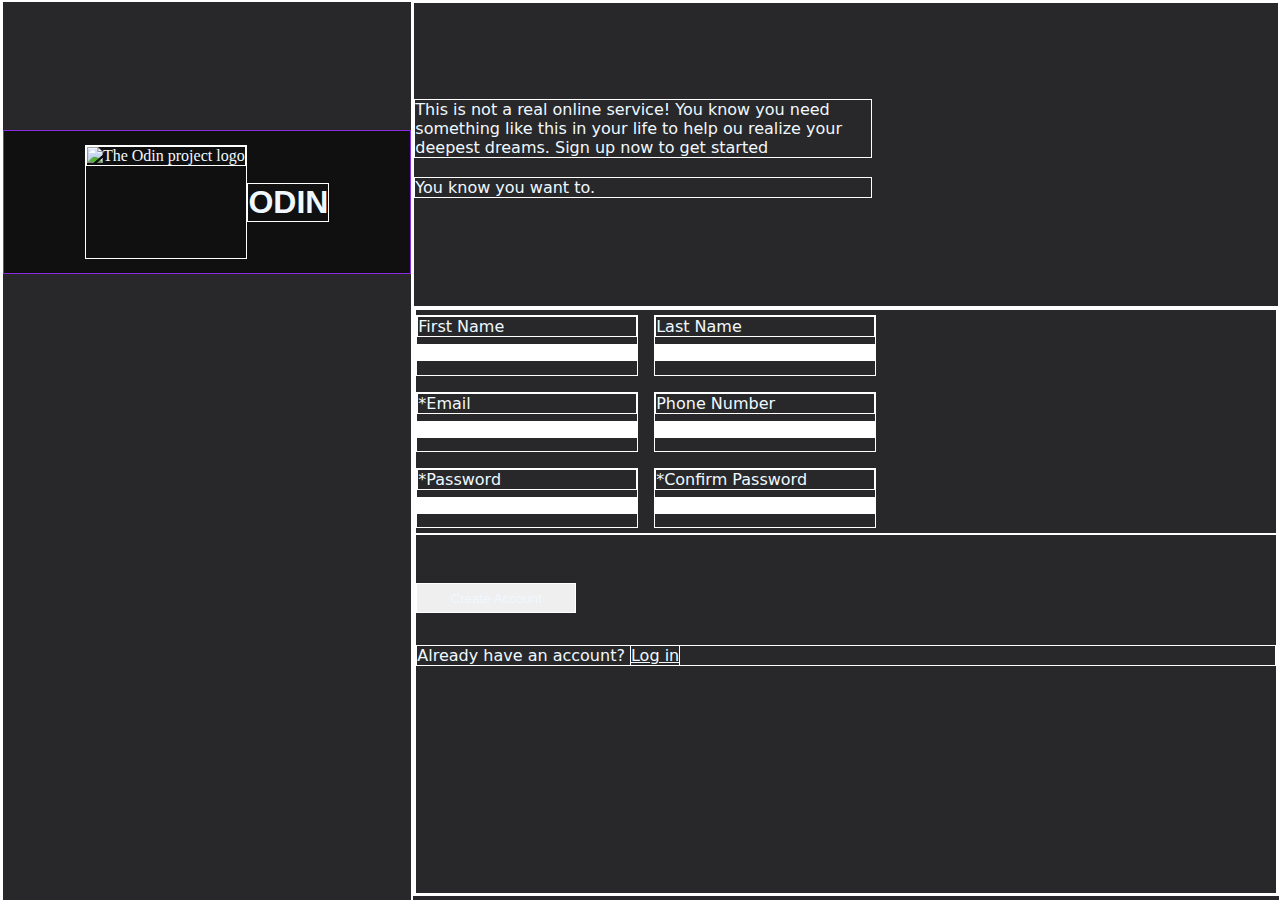
==== index.html @ 253c4f09 "form design and layout" ====
<!DOCTYPE html>
<html lang="en">

<head>
  <meta charset="UTF-8" />
  <meta name="viewport" content="width=device-width, initial-scale=1.0" />
  <link rel="stylesheet" href="css/style.css" />
  <title>Document</title>
</head>

<body>
  <section id="left-section">
    <div class="dark-bg">
      <div class="image-container">
        <img src="images/odin-lined.png" alt="The Odin project logo" />
      </div>
      <h1>ODIN</h1>
    </div>
  </section>
  <section id="right-section">
    <section class="header-section">
      <p>
        This is not a real online service! You know you need something like
        this in your life to help ou realize your deepest dreams. Sign up now
        to get started
      </p>
      <p>You know you want to.</p>
    </section>
    <section class="form-section">
      <form action="/" method="post">
        <fieldset class="fieldset-section">
          <!-- <legend>Sign Up Form</legend> -->
          <div class="first_name">
            <label for="first_name">First Name</label>
            <input type="text" name="first_name" id="first_name" maxlength="15" />
          </div>
          <div class="last_name">
            <label for="last_name">Last Name</label>
            <input type="text" name="last_name" id="last_name" maxlength="15" />
          </div>
          <div class="email">
            <label for="email">*Email</label>
            <input type="email" name="email" id="email" />
          </div>
          <div class="phone_number">
            <label for="phone_number">Phone Number</label>
            <input type="text" name="phone_number" id="phone_number" />
          </div>

          <div class="password">
            <label for="password">*Password</label>
            <input type="password" name="password" id="password" minlength="8" />
          </div>
          <div class="confirm_password">
            <label for="confirm_password" d>*Confirm Password</label>
            <input type="confirm_password" name="confirm_password" id="confirm_password" minlength="8" />
          </div>
        </fieldset>
        <section class="submit-section">
          <button type="submit">Create Account</button>
          <p>Already have an account? <a href="#">Log in</a></p>
        </section>
      </form>
    </sGection>
  </section>
  <script defer src="js/main.js"></script>
</body>

</html>
---- css/style.css ----
* {
  margin: 0;
  padding: 0;
  box-sizing: border-box;
  border: 1px solid rgb(255, 255, 255);
  color: aliceblue;
}

:root {
  --main-width: 100vw;
  --main-height: 100vh;
  --l-section-width: calc(var(--main-width) - 68%);
  --r-section-width: calc(var(--main-width) - var(--l-section-width));
  --main-text-color: #242424;
  --main-bg-color: #28282a;
  --header-section-hight: 34%;
  --form-section-height: calc(var(--main-height) - var(--header-section-hight));
  /* --submit-height-section: calc(var(--form-section-height) - var(--header-section-hight)) */
}

body {
  width: var(--main-width);
  height: var(--main-height);
  display: flex;
  flex-direction: row;
  align-items: center;
  font-family: system-ui, -apple-system, BlinkMacSystemFont, "Segoe UI", Roboto,
    Oxygen, Ubuntu, Cantarell, "Open Sans", "Helvetica Neue", sans-serif;
  color: var(--main-text-color);
  background-color: var(--main-bg-color);

  @font-face {
    font-family: Norse-Bold;
    src: url(../fonts/Norse-Bold.otf);
  }
}

/* left side */
#left-section {
  /* display: none; */
  font-family: Norse-Bold;
  width: var(--l-section-width);
  height: var(--main-height);
  background: url("../images/bg.jpg");
  background-size: cover;
  background-repeat: no-repeat;
}

#left-section h1 {
  font-family: Norse-Bold, sans-serif;
}

#left-section>div {
  background-color: rgba(0, 0, 0, 0.599);
  border: 1px solid blueviolet;
  width: 100%;
  height: 9rem;
  display: flex;
  flex-direction: row;
  justify-content: center;
  align-items: center;
  position: relative;
  top: 8rem;
}

#left-section>div>div {
  width: 40%;
  height: 80%;
}

div>img {
  width: 100%;
  height: 100%;
}

/* right side */
#right-section {
  width: var(--r-section-width);
  height: var(--main-height);
}

#right-section>* {
  border: 1px solid rgb(255, 254, 254);
}

/* header section */
.header-section {
  height: var(--header-section-hight);
  padding-top: 6rem;
}

.header-section>p {
  max-width: clamp(45ch, 43%, 75ch);
}

.header-section>p:first-child {
  margin-bottom: 1.2rem;
}

/* form section */
.form-section {
  height: var(--form-section-heigh);
}

/* submit section */

.submit-section {
  height: 40vh;
  /* background-color: red; */
  display: flex;
  flex-direction: column;
  gap: 2rem;
  padding: 3rem 0 0;
}

.submit-section button {
  width: 10rem;
  height: 30px;
}

/*  */
.fieldset-section {
  height: 25vh;
  /* background-color: blue; */
  display: grid;
  grid-template-columns: repeat(2, minmax(150px, 1fr));
  gap: 1rem;
  padding: 5px 400px 5px 0;
}

.fieldset-section>div {
  display: flex;
  flex-direction: column;
  gap: 7px;
}
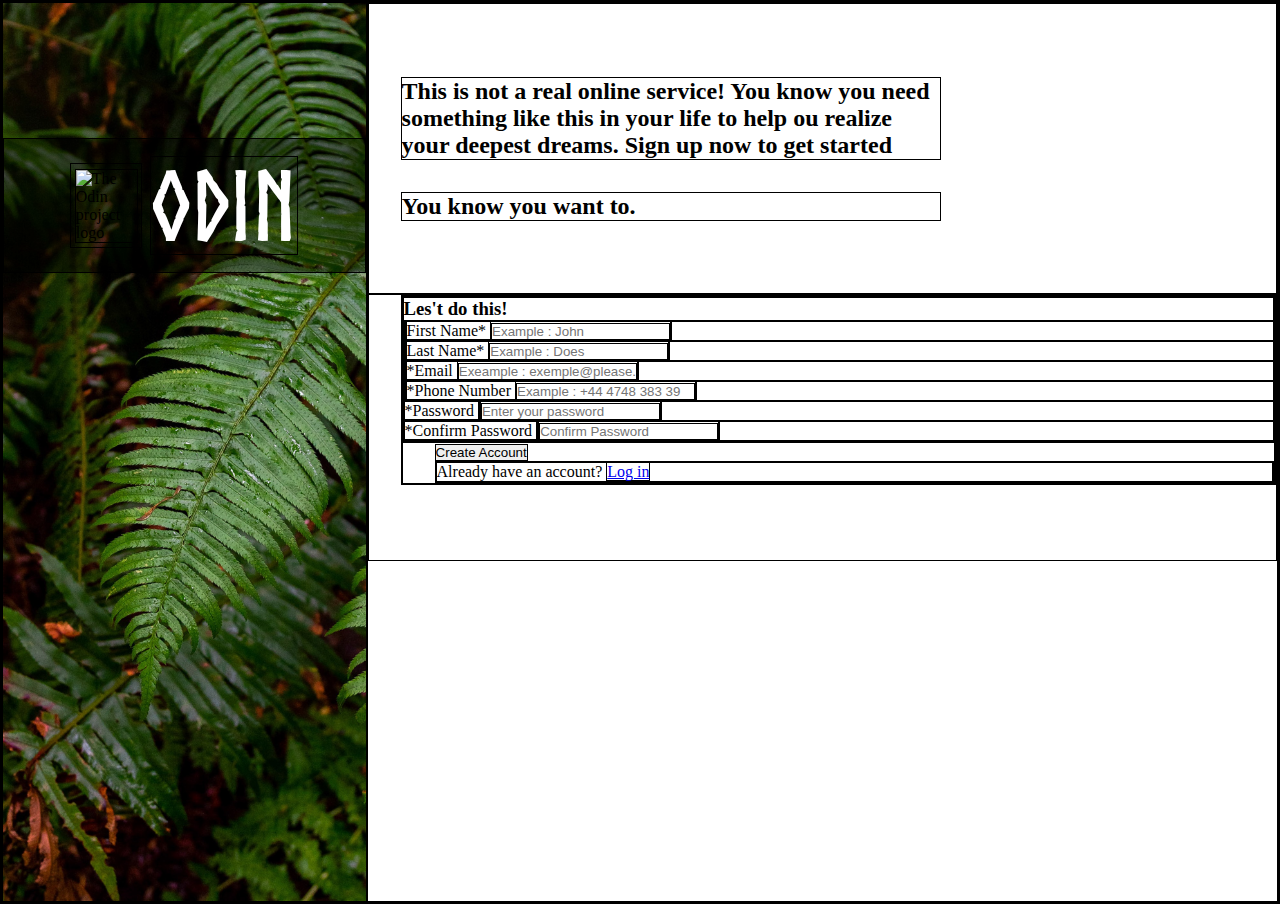
==== commit 2b5e7a51: "layouts for desktop and big screen" ====
--- a/index.html
+++ b/index.html
@@ -1,69 +1,145 @@
-<!DOCTYPE html>
+<!doctype html>
 <html lang="en">
+  <head>
+    <meta charset="UTF-8" />
+    <meta name="viewport" content="width=device-width, initial-scale=1.0" />
+    <link
+      rel="stylesheet"
+      href="https://cdnjs.cloudflare.com/ajax/libs/font-awesome/6.4.0/css/all.min.css"
+      integrity="sha512-iecdLmaskl7CVkqkXNQ/ZH/XLlvWZOJyj7Yy7tcenmpD1ypASozpmT/E0iPtmFIB46ZmdtAc9eNBvH0H/ZpiBw=="
+      crossorigin="anonymous"
+      referrerpolicy="no-referrer"
+    />
+    <!-- <link rel="stylesheet" href="css/style.css" /> -->
+    <link rel="stylesheet" href="css/main.css" />
+    <title>Sign Up - Form</title>
+  </head>
 
-<head>
-  <meta charset="UTF-8" />
-  <meta name="viewport" content="width=device-width, initial-scale=1.0" />
-  <link rel="stylesheet" href="css/style.css" />
-  <title>Document</title>
-</head>
-
-<body>
-  <section id="left-section">
-    <div class="dark-bg">
-      <div class="image-container">
-        <img src="images/odin-lined.png" alt="The Odin project logo" />
+  <body>
+    <section id="left-section">
+      <div class="dark-bg">
+        <div class="image-container">
+          <img src="images/odin-lined.png" alt="The Odin project logo" />
+        </div>
+        <span class="brand">ODIN</span>
       </div>
-      <h1>ODIN</h1>
-    </div>
-  </section>
-  <section id="right-section">
-    <section class="header-section">
-      <p>
-        This is not a real online service! You know you need something like
-        this in your life to help ou realize your deepest dreams. Sign up now
-        to get started
-      </p>
-      <p>You know you want to.</p>
     </section>
-    <section class="form-section">
-      <form action="/" method="post">
-        <fieldset class="fieldset-section">
-          <!-- <legend>Sign Up Form</legend> -->
-          <div class="first_name">
-            <label for="first_name">First Name</label>
-            <input type="text" name="first_name" id="first_name" maxlength="15" />
-          </div>
-          <div class="last_name">
-            <label for="last_name">Last Name</label>
-            <input type="text" name="last_name" id="last_name" maxlength="15" />
-          </div>
-          <div class="email">
-            <label for="email">*Email</label>
-            <input type="email" name="email" id="email" />
-          </div>
-          <div class="phone_number">
-            <label for="phone_number">Phone Number</label>
-            <input type="text" name="phone_number" id="phone_number" />
-          </div>
-
-          <div class="password">
-            <label for="password">*Password</label>
-            <input type="password" name="password" id="password" minlength="8" />
-          </div>
-          <div class="confirm_password">
-            <label for="confirm_password" d>*Confirm Password</label>
-            <input type="confirm_password" name="confirm_password" id="confirm_password" minlength="8" />
-          </div>
-        </fieldset>
-        <section class="submit-section">
-          <button type="submit">Create Account</button>
-          <p>Already have an account? <a href="#">Log in</a></p>
-        </section>
-      </form>
-    </sGection>
-  </section>
-  <script defer src="js/main.js"></script>
-</body>
-
-</html>+    <section id="right-section">
+      <section class="header-section">
+        <p>
+          This is not a real online service! You know you need something like
+          this in your life to help ou realize your deepest dreams. Sign up now
+          to get started
+        </p>
+        <p>You know you want to.</p>
+      </section>
+      <section class="form-section">
+        <form action="/" method="get" onsubmit="return validateForm();">
+          <fieldset class="fieldset-section">
+            <h3>Les't do this!</h3>
+            <div class="first_name form">
+              <label for="first_name"
+                ><i class="fa-regular fa-user fa-xl"></i> First Name*
+              </label>
+              <input
+                type="text"
+                name="first_name"
+                id="first_name"
+                minlength="2"
+                maxlength="15"
+                placeholder="Example : John"
+                required
+              />
+              <span></span>
+            </div>
+            <div class="last_name form">
+              <label for="last_name"
+                ><i class="fa-regular fa-user"></i> Last Name*
+              </label>
+              <input
+                type="text"
+                name="last_name"
+                id="last_name"
+                minlength="2"
+                maxlength="15"
+                placeholder="Example : Does"
+                required
+              />
+              <span></span>
+            </div>
+            <div class="email form">
+              <label for="email"
+                ><i class="fa-regular fa-envelope"></i> *Email
+              </label>
+              <input
+                type="email"
+                name="email"
+                id="email"
+                patern="^[\w-\.]+@([\w-]+\.)+[\w-]{2,4}$"
+                placeholder="Exeample : exemple@please.org"
+              />
+              <span></span>
+            </div>
+            <div class="phone_number form">
+              <label for="phone_number"
+                ><i class="fa-regular fa-phone fa-xl"></i> *Phone Number
+              </label>
+              <input
+                type="text"
+                name="phone_number"
+                id="phone_number"
+                pattern="^[\+]?[(]?[0-9]{3}[)]?[-\s\.]?[0-9]{3}[-\s\.]?[0-9]{4,6}$"
+                placeholder="Example : +44 4748 383 39"
+                required
+              />
+              <span></span>
+            </div>
+            <div class="password form">
+              <label for="password"
+                >*Password <i class="fa-sharp fa-solid fa-eye"></i>
+              </label>
+              <input
+                type="password"
+                name="password"
+                id="password"
+                pattern="^(?=.*[a-z])(?=.*[A-Z])(?=.*\d)(?=.*[@$!%*?&])[A-Za-z\d@$!%*?&]{8,}$"
+                minlength="8"
+                maxlength="20"
+                placeholder="Enter your password"
+                title="Password must have : capital letter, special symbol, number, and letters"
+                required
+              />
+              <span></span>
+            </div>
+            <div class="confirm_password form">
+              <label for="confirm_password" d
+                >*Confirm Password <i class="fa-sharp fa-solid fa-eye"></i>
+              </label>
+              <input
+                type="password"
+                name="confirm_password"
+                id="confirm_password"
+                pattern="^(?=.*[a-z])(?=.*[A-Z])(?=.*\d)(?=.*[@$!%*?&])[A-Za-z\d@$!%*?&]{8,}$"
+                minlength="8"
+                maxlength="20"
+                placeholder="Confirm Password"
+                title="Password must have : capital letter, special symbol, number, and letters"
+                required
+              />
+              <span></span>
+            </div>
+          </fieldset>
+          <fieldset class="submit-section">
+            <button type="submit">Create Account</button>
+            <div class="divider">
+              <p>Already have an account? <a href="#">Log in</a></p>
+            </div>
+          </fieldset>
+        </form>
+      </section>
+    </section>
+    <script defer src="js/main.js">
+      error.js
+    </script>
+  </body>
+</html>
--- a/css/style.css
+++ b/css/style.css
@@ -1,21 +1,38 @@
+/* custom font face */
+
+@font-face {
+  font-family: "Norse-Bold";
+  src: url("../fonts/Norse-Bold.otf") format("opentype");
+  font-weight: normal;
+  font-style: normal;
+}
+
+/* padding and margin reset */
+
 * {
   margin: 0;
   padding: 0;
   box-sizing: border-box;
-  border: 1px solid rgb(255, 255, 255);
-  color: aliceblue;
+  border: 1px solid #000;
 }
 
 :root {
   --main-width: 100vw;
   --main-height: 100vh;
+  --main-text-color: #242424;
+  /* --main-bg-color: #28282a; */
+
   --l-section-width: calc(var(--main-width) - 68%);
   --r-section-width: calc(var(--main-width) - var(--l-section-width));
-  --main-text-color: #242424;
-  --main-bg-color: #28282a;
-  --header-section-hight: 34%;
+
+  --header-bg-color: #f9fafb;
+  --header-section-hight: 32%;
+
   --form-section-height: calc(var(--main-height) - var(--header-section-hight));
   /* --submit-height-section: calc(var(--form-section-height) - var(--header-section-hight)) */
+
+  --submit-section-bg: #f9fafb;
+  --btn-bg-color: #596d48;
 }
 
 body {
@@ -24,21 +41,25 @@
   display: flex;
   flex-direction: row;
   align-items: center;
-  font-family: system-ui, -apple-system, BlinkMacSystemFont, "Segoe UI", Roboto,
-    Oxygen, Ubuntu, Cantarell, "Open Sans", "Helvetica Neue", sans-serif;
+  font-family:
+    system-ui,
+    -apple-system,
+    BlinkMacSystemFont,
+    "Segoe UI",
+    Roboto,
+    Oxygen,
+    Ubuntu,
+    Cantarell,
+    "Open Sans",
+    "Helvetica Neue",
+    sans-serif;
   color: var(--main-text-color);
   background-color: var(--main-bg-color);
-
-  @font-face {
-    font-family: Norse-Bold;
-    src: url(../fonts/Norse-Bold.otf);
-  }
 }
 
 /* left side */
+
 #left-section {
-  /* display: none; */
-  font-family: Norse-Bold;
   width: var(--l-section-width);
   height: var(--main-height);
   background: url("../images/bg.jpg");
@@ -46,13 +67,14 @@
   background-repeat: no-repeat;
 }
 
-#left-section h1 {
+#left-section .dark-bg span {
+  color: #f5f5f5;
   font-family: Norse-Bold, sans-serif;
-}
-
-#left-section>div {
-  background-color: rgba(0, 0, 0, 0.599);
-  border: 1px solid blueviolet;
+  font-size: 6rem;
+}
+
+#left-section > .dark-bg {
+  background-color: rgba(0, 0, 0, 0.5);
   width: 100%;
   height: 9rem;
   display: flex;
@@ -63,73 +85,276 @@
   top: 8rem;
 }
 
-#left-section>div>div {
-  width: 40%;
-  height: 80%;
-}
-
-div>img {
+#left-section > .dark-bg > .image-container {
+  width: 18%;
+  height: 85%;
+}
+
+#left-section > .dark-bg > .image-container > img {
   width: 100%;
   height: 100%;
 }
 
 /* right side */
+
 #right-section {
   width: var(--r-section-width);
   height: var(--main-height);
 }
 
-#right-section>* {
-  border: 1px solid rgb(255, 254, 254);
-}
-
 /* header section */
+
 .header-section {
   height: var(--header-section-hight);
   padding-top: 6rem;
-}
-
-.header-section>p {
-  max-width: clamp(45ch, 43%, 75ch);
-}
-
-.header-section>p:first-child {
+  background-color: var(--header-bg-color);
+}
+
+.header-section > p {
+  max-width: clamp(45ch, 47%, 75ch);
+  font-weight: bold;
+}
+
+.header-section > p:first-child {
   margin-bottom: 1.2rem;
 }
 
 /* form section */
+
 .form-section {
   height: var(--form-section-heigh);
 }
 
+label {
+  font-size: 0.9rem;
+}
+
+input[type^="text"],
+input[type^="email"],
+input[type^="password"] {
+  width: max(25ch, 40ch);
+  height: 1.5rem;
+  border: 2px solid #e5e7eb;
+}
+
 /* submit section */
 
 .submit-section {
   height: 40vh;
-  /* background-color: red; */
   display: flex;
   flex-direction: column;
   gap: 2rem;
-  padding: 3rem 0 0;
+  padding: 2.3rem 0 0;
+  background-color: var(--submit-section-bg);
 }
 
 .submit-section button {
-  width: 10rem;
-  height: 30px;
-}
-
-/*  */
+  width: 13rem;
+  color: #f5f5f5;
+  background-color: var(--btn-bg-color);
+  font-size: 1rem;
+  font-weight: bold;
+  padding: 15px 10px;
+  border-radius: 8px;
+  border: none;
+}
+
+.submit-section a {
+  color: var(--btn-bg-color);
+  text-decoration: none;
+}
+
+.submit-section > .divider {
+  display: flex;
+  flex-direction: row;
+  gap: 3vw;
+}
+
+.submit-section > .divider > .left-hr,
+.submit-section > .divider > .right-hr {
+  height: 2px;
+  min-width: 3rem;
+  color: #f5f5f5;
+  background-color: #242424;
+  margin-top: 0.8rem;
+}
+
+/* fieldset section wrapping input elements */
+
 .fieldset-section {
-  height: 25vh;
-  /* background-color: blue; */
-  display: grid;
-  grid-template-columns: repeat(2, minmax(150px, 1fr));
-  gap: 1rem;
-  padding: 5px 400px 5px 0;
-}
-
-.fieldset-section>div {
+  height: 32vh;
+  width: 70vw;
+  display: flex;
+  /* justify-content: center; */
+  align-items: center;
+  flex-wrap: wrap;
+  background-color: #596d48;
+  padding: 2rem 300px 2rem 0;
+}
+
+.fieldset-section > div {
   display: flex;
   flex-direction: column;
-  gap: 7px;
-}+  margin: 0 1.2rem 0 0;
+}
+
+/* padding left */
+
+.header-section,
+.fieldset-section,
+.submit-section {
+  padding-left: 2rem;
+}
+
+.fieldset-section .warning {
+  font-size: small;
+  color: #596d48;
+}
+
+.form-section {
+  border: 2px solid rebeccapurple;
+}
+
+/* form validation */
+
+input:invalid:required:focus {
+  background-color: rgba(255, 14, 14, 0.608);
+  border-color: red;
+}
+
+input:valid:required:focus {
+  background-color: #596d48;
+  border-color: #596d48;
+}
+
+/* @media queries & mobile design */
+
+/* @media only screen and (max-width: 1368px) { */
+/*   body { */
+/*     display: grid; */
+/*     grid-templates-column: 1fr 2.5fr; */
+/*   } */
+/**/
+/*   #left-section { */
+/*     width: 100vw; */
+/*     background: url("../images/bg.jpg"); */
+/*     background-size: cover; */
+/*     background-repeat: repeat-y; */
+/*     /* height: 300px; */
+*/
+/*     /* margin-bottomg: 3rem; */ */
+/*   } */
+/**/
+/*   #right-section { */
+/*     width: 100vw; */
+/*     background-repeat: repeat-y; */
+/*   } */
+/**/
+/*   #left-section .dark-bg { */
+/*     position: relative; */
+/*     top: 0; */
+/*   } */
+/**/
+/*   #left-section .dark-bg .image-container { */
+/*     width: 100px; */
+/*   } */
+/**/
+/*   .fieldset-section { */
+/*     width: 100vw; */
+/*   } */
+/**/
+/* } */
+
+@media only screen and (max-width: 817px) {
+  body {
+    width: 100vw;
+    min-width: 416px;
+    height: 100vh;
+    padding: 0 5rem;
+    display: flex;
+    flex-direction: row;
+    justify-content: center;
+    align-items: center;
+  }
+
+  #left-section {
+    display: none;
+    width: 0;
+    height: 0;
+  }
+
+  #right-section {
+    width: 80vw;
+  }
+
+  .header-section {
+    padding-top: 0;
+    display: flex;
+    flex-direction: column;
+    justify-content: center;
+  }
+
+  .header-section > p {
+    font-size: 14px;
+    line-height: 2.5;
+  }
+
+  .fieldset-section {
+    padding: 0;
+    margin: 0;
+    min-height: 48vh;
+    width: 80vw;
+    display: flex;
+    align-items: center;
+    padding-left: 2rem;
+  }
+
+  .fieldset-section > div {
+    padding: 0;
+    margin: 0;
+  }
+
+  .submit-section {
+    height: 25vh;
+    padding: 2rem;
+  }
+
+  .left-hr,
+  .right-hr {
+    display: none;
+  }
+}
+
+@media only screen and (max-width: 456px) {
+  .header-section,
+  .fieldset-section,
+  .submit-section {
+    padding: 0;
+    margin: 0;
+  }
+
+  .fieldset-section {
+    display: flex;
+    flex-direction: column;
+    justify-content: space-around;
+    align-items: center;
+  }
+
+  .submit-section {
+    display: flex;
+    flex-direction: column;
+    justify-content: center;
+    align-items: center;
+  }
+
+  .header-section
+
+  /*.submit-section */ {
+    padding-left: 1.4rem;
+  }
+
+  .left-hr,
+  .right-hr {
+    display: inline-block;
+  }
+}
--- a/css/main.css
+++ b/css/main.css
@@ -0,0 +1,238 @@
+/* custom font face */
+
+@font-face {
+  font-family: "Norse-Bold";
+  src: url("../fonts/Norse-Bold.otf") format("opentype");
+  font-weight: normal;
+  font-style: normal;
+}
+
+/* padding and margin reset */
+
+* {
+  margin: 0;
+  padding: 0;
+  box-sizing: border-box;
+  border: 1px solid black;
+}
+
+body {
+  min-width: 100dvh;
+  /* background-color: #2f2e41; */
+  background-color: #fff;
+  color: black;
+  display: grid;
+  grid-template-columns: 1.2fr 3fr;
+}
+
+/* left main section */
+#left-section {
+  background: url("../images/tree_background.jpg");
+  background-size: cover;
+  background-repeat: no-repeat;
+  height: 100dvh;
+}
+
+.dark-bg {
+  height: 15vh;
+  width: 100%;
+  background-color: rgba(0, 0, 0, .4);
+  display: flex;
+  flex-direction: row;
+  justify-content: center;
+  align-items: center;
+  gap: 8px;
+  margin-top: 15vh;
+}
+
+.image-container {
+  width: 20%;
+  padding: 1.3% 1%;
+}
+
+img {
+  width: 100%;
+}
+
+.brand {
+  font-family: "Norse-Bold", sans-serif;
+  font-size: 6rem;
+  color: #ffffff;
+}
+
+/* right main section */
+#right-section {
+  background-color: #fff;
+  color: black;
+  height: 100dvh;
+  display: grid;
+  grid-template-columns: 1fr;
+  grid-template-rows: 1.2fr 1.1fr 1.4fr;
+}
+
+.header-section, .form-section, .submit-section {
+  padding: 0 0 0 2rem;
+}
+
+.header-section {
+  /* display: grid;
+  align-items: center; */
+  display: flex;
+  flex-direction: column;
+  justify-content: center;
+  gap: 2rem;
+}
+
+.header-section > p {
+  width: clamp(45ch, 50%, 75ch);
+  font-size: 1.5rem;
+  font-weight: bold;
+}
+@media only screen and (max-width: 817px) {
+  body {
+    min-width: 100dvh;
+    background-color: #2f2e41;
+    overflow-x: hidden;
+  }
+
+  .fieldset-section,
+  .submit-section {
+    border: none;
+  }
+
+  label {
+    color: #418a53;
+  }
+
+  input:focus {
+    border-color: #000;
+  }
+
+  input:invalid:required:focus {
+    background-color: red;
+    border-color: red;
+  }
+
+  input:valid:required:focus {
+    background-color: #596d48;
+    border-color: #596d48;
+  }
+
+  .submit-section a {
+    color: #418a53;
+    text-decoration: none;
+    font-size: 1rem;
+    font-weight: bold;
+  }
+
+  /*
+* left section
+*/
+
+  #left-section {
+    width: 100vw;
+    height: 70vh;
+    background: url("../images/dev_app.svg");
+    background-size: contain;
+    background-repeat: no-repeat;
+    background-color: #596d48;
+  }
+
+  .dark-bg {
+    display: none;
+  }
+
+  /*
+* right section
+*/
+
+  #right-section {
+    width: 150vw;
+    height: 100dvh;
+    color: #fff;
+  }
+
+  .header-section {
+    max-width: clamp(30ch, 45%, 75ch);
+    font-size: 1.2em;
+    line-height: 2;
+    font-weight: bold;
+    padding: 7vw 3vw;
+    margin: 0 0 5rem 2rem;
+  }
+
+  .header-section :first-child {
+    margin-bottom: 4vh;
+  }
+
+  /*
+* form section
+*/
+
+  .form-section {
+    width: 100dvw;
+    height: 110vh;
+    display: flex;
+    flex-direction: column;
+    justify-content: center;
+    align-items: center;
+  }
+
+  .fieldset-section {
+    width: 85vw;
+    height: 100vh;
+    display: flex;
+    flex-direction: column;
+  }
+
+  .form {
+    max-width: 85vw;
+    min-height: 12dvh;
+    display: flex;
+    flex-direction: column;
+    justify-content: space-between;
+    margin-top: 1.3rem;
+  }
+
+  .form span {
+    display: block;
+    width: 100%;
+    height: 30px;
+    padding: 15px 0;
+    font-size: 0.8rem;
+  }
+
+  /*
+* input
+*/
+
+  input {
+    margin-top: 1rem;
+    height: 2rem;
+    border-radius: 4px;
+    color: #fff;
+    background-color: rgba(47, 46, 65, 0.2);
+  }
+
+  /*
+* submit section
+*/
+
+  .submit-section {
+    height: 20vh;
+    display: flex;
+    flex-direction: column;
+    gap: 2rem;
+  }
+
+  .submit-section>button[type="submit"] {
+    font-weight: bold;
+    font-size: 1.1rem;
+    border-radius: 6px;
+    background-color: #596d48;
+    color: #fff;
+    border: none;
+    width: 40vw;
+    height: 5vh;
+  }
+}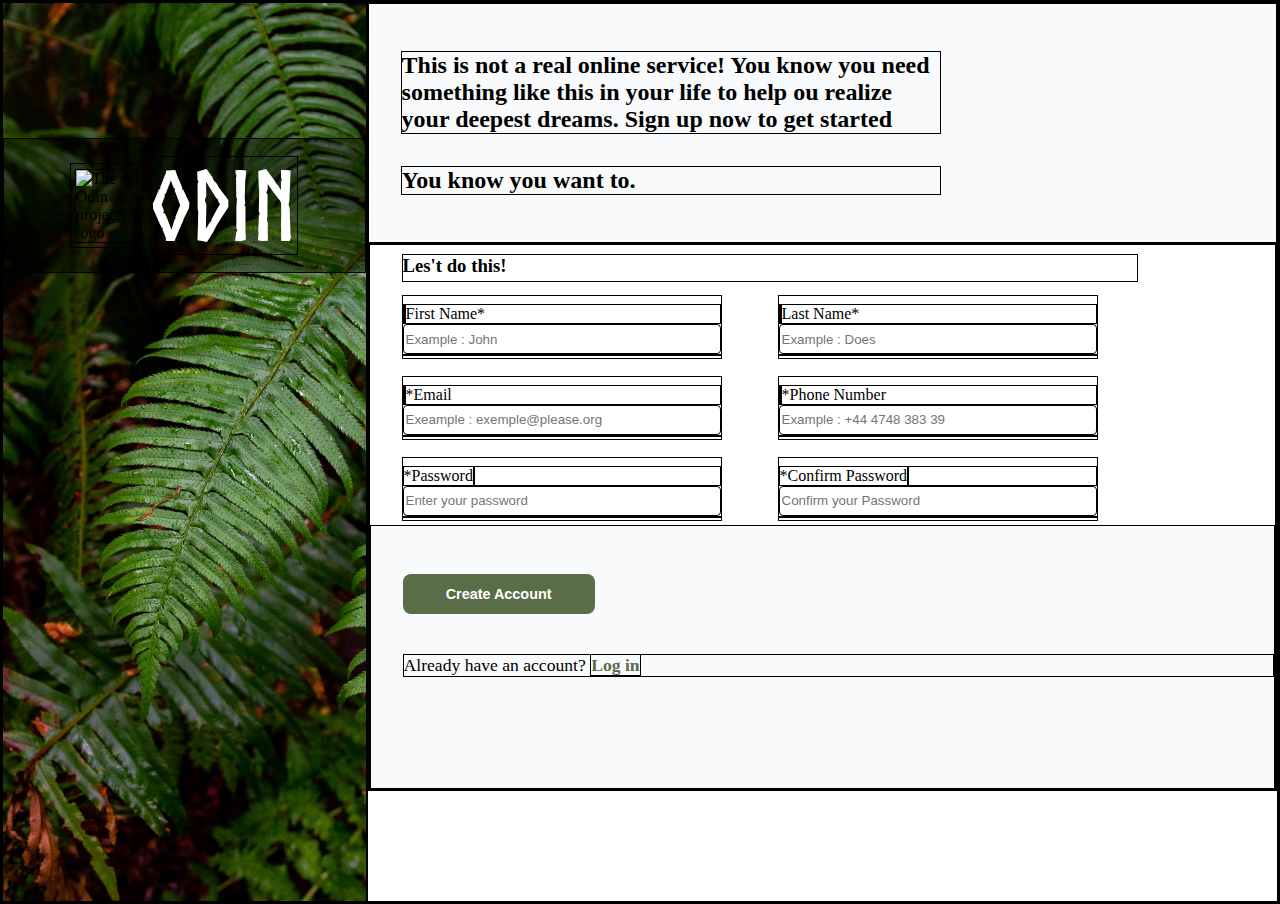
==== commit 9b001220: "removing the unuse css file link" ====
--- a/index.html
+++ b/index.html
@@ -10,7 +10,6 @@
       crossorigin="anonymous"
       referrerpolicy="no-referrer"
     />
-    <!-- <link rel="stylesheet" href="css/style.css" /> -->
     <link rel="stylesheet" href="css/main.css" />
     <title>Sign Up - Form</title>
   </head>
@@ -36,7 +35,7 @@
       <section class="form-section">
         <form action="/" method="get" onsubmit="return validateForm();">
           <fieldset class="fieldset-section">
-            <h3>Les't do this!</h3>
+            <h3 class="title">Les't do this!</h3>
             <div class="first_name form">
               <label for="first_name"
                 ><i class="fa-regular fa-user fa-xl"></i> First Name*
@@ -76,7 +75,8 @@
                 name="email"
                 id="email"
                 patern="^[\w-\.]+@([\w-]+\.)+[\w-]{2,4}$"
-                placeholder="Exeample : exemple@please.org"
+                placeholder="Exeample : exemple@please.org" 
+                required
               />
               <span></span>
             </div>
@@ -122,7 +122,7 @@
                 pattern="^(?=.*[a-z])(?=.*[A-Z])(?=.*\d)(?=.*[@$!%*?&])[A-Za-z\d@$!%*?&]{8,}$"
                 minlength="8"
                 maxlength="20"
-                placeholder="Confirm Password"
+                placeholder="Confirm your Password"
                 title="Password must have : capital letter, special symbol, number, and letters"
                 required
               />
@@ -131,9 +131,9 @@
           </fieldset>
           <fieldset class="submit-section">
             <button type="submit">Create Account</button>
-            <div class="divider">
+            <!-- <div class="divider"> -->
               <p>Already have an account? <a href="#">Log in</a></p>
-            </div>
+            <!-- </div> -->
           </fieldset>
         </form>
       </section>
--- a/css/main.css
+++ b/css/main.css
@@ -1,96 +1,177 @@
-/* custom font face */
-
-@font-face {
-  font-family: "Norse-Bold";
-  src: url("../fonts/Norse-Bold.otf") format("opentype");
-  font-weight: normal;
-  font-style: normal;
+@media only screen and (min-width: 818px) {
+  /* custom font face */
+
+  @font-face {
+    font-family: "Norse-Bold";
+    src: url("../fonts/Norse-Bold.otf") format("opentype");
+    font-weight: normal;
+    font-style: normal;
+  }
+
+  /* padding and margin reset */
+
+  * {
+    margin: 0;
+    padding: 0;
+    box-sizing: border-box;
+    border: 1px solid black;
+  }
+
+  body {
+    min-width: 100vh;
+    overflow-x: hidden;
+    background-color: #2f2e41;
+    color: black;
+    display: grid;
+    grid-template-columns: 1.2fr 3fr;
+  }
+
+  input:focus {
+    border-color: #000;
+  }
+
+  input:invalid:required:focus {
+    background-color: rgb(174, 64, 64);
+    border-color: rgb(174, 64, 64);
+  }
+
+  input:valid:required:focus {
+    background-color: #596d48;
+    border-color: #596d48;
+  }
+
+  /* left main section */
+  #left-section {
+    background: url("../images/tree_background.jpg");
+    background-size: cover;
+    background-repeat: no-repeat;
+    height: 100vh;
+  }
+
+  .dark-bg {
+    height: 15vh;
+    width: 100%;
+    background-color: rgba(0, 0, 0, .4);
+    display: flex;
+    flex-direction: row;
+    justify-content: center;
+    align-items: center;
+    gap: 8px;
+    margin-top: 15vh;
+  }
+
+  .image-container {
+    width: 20%;
+    padding: 1.3% 1%;
+  }
+
+  img {
+    width: 100%;
+  }
+
+  .brand {
+    font-family: "Norse-Bold", sans-serif;
+    font-size: 6rem;
+    color: #ffffff;
+  }
+
+  /* right main section */
+  #right-section {
+    background-color: #fff;
+    color: black;
+    height: 100vh;
+    display: grid;
+    grid-template-columns: 1fr;
+    grid-template-rows: 1.2fr 1.1fr 1.4fr;
+  }
+
+  /*  header section < right section */
+  .header-section {
+    background-color: #F9FAFB;
+    height: 30ch;
+    display: flex;
+    flex-direction: column;
+    justify-content: center;
+    gap: 2rem;
+    padding: 0 0 0 2rem;
+  }
+
+  .header-section>p {
+    width: clamp(45ch, 50%, 75ch);
+    font-size: 1.5rem;
+    font-weight: bold;
+  }
+
+  .fieldset-section {
+    height: 35ch;
+    padding: 2ch 0;
+    border: none;
+    display: grid;
+    grid-template-columns: repeat(2, minmax(38ch, 45ch));
+    gap: 2ch;
+    padding: 0 0 0 2rem;
+  }
+
+  .title {
+    grid-column: span 2;
+    margin-top: 1ch;
+  }
+
+  .fieldset-section>div {
+    height: 8ch;
+    display: grid;
+    grid-template-columns: 1fr;
+    grid-template-rows: .9fr 1fr .5fr;
+    padding: 1ch 0;
+    margin: -3px 5ch 0 0;
+  }
+
+  .fieldset-section input {
+    height: 4ch;
+    border-radius: 4px;
+    padding-left: 2px;
+  }
+
+  div>span {
+    font-size: .5rem;
+  }
+
+  /*  submit section */
+  .submit-section {
+    background-color: #F9FAFB;
+    height: 33ch;
+    display: flex;
+    flex-direction: column;
+    gap: 2.5em;
+    padding: 0 0 0 2rem;
+  }
+
+  .submit-section> :first-child {
+    margin-top: 3rem;
+    width: 24ch;
+    height: 5ch;
+    color: #fff;
+    background-color: #596D48;
+    text-decoration: none;
+    border: none;
+    border-radius: 8px;
+    font-size: .9rem;
+    font-weight: bold;
+  }
+
+  .submit-section> :last-child {
+    font-size: 1.1rem;
+  }
+
+  .submit-section> :last-child>a {
+    text-decoration: none;
+    color: #596D48;
+    font-weight: bold;
+  }
 }
 
-/* padding and margin reset */
-
-* {
-  margin: 0;
-  padding: 0;
-  box-sizing: border-box;
-  border: 1px solid black;
-}
-
-body {
-  min-width: 100dvh;
-  /* background-color: #2f2e41; */
-  background-color: #fff;
-  color: black;
-  display: grid;
-  grid-template-columns: 1.2fr 3fr;
-}
-
-/* left main section */
-#left-section {
-  background: url("../images/tree_background.jpg");
-  background-size: cover;
-  background-repeat: no-repeat;
-  height: 100dvh;
-}
-
-.dark-bg {
-  height: 15vh;
-  width: 100%;
-  background-color: rgba(0, 0, 0, .4);
-  display: flex;
-  flex-direction: row;
-  justify-content: center;
-  align-items: center;
-  gap: 8px;
-  margin-top: 15vh;
-}
-
-.image-container {
-  width: 20%;
-  padding: 1.3% 1%;
-}
-
-img {
-  width: 100%;
-}
-
-.brand {
-  font-family: "Norse-Bold", sans-serif;
-  font-size: 6rem;
-  color: #ffffff;
-}
-
-/* right main section */
-#right-section {
-  background-color: #fff;
-  color: black;
-  height: 100dvh;
-  display: grid;
-  grid-template-columns: 1fr;
-  grid-template-rows: 1.2fr 1.1fr 1.4fr;
-}
-
-.header-section, .form-section, .submit-section {
-  padding: 0 0 0 2rem;
-}
-
-.header-section {
-  /* display: grid;
-  align-items: center; */
-  display: flex;
-  flex-direction: column;
-  justify-content: center;
-  gap: 2rem;
-}
-
-.header-section > p {
-  width: clamp(45ch, 50%, 75ch);
-  font-size: 1.5rem;
-  font-weight: bold;
-}
 @media only screen and (max-width: 817px) {
   body {
-    min-width: 100dvh;
     background-color: #2f2e41;
     overflow-x: hidden;
   }
@@ -132,8 +213,10 @@
   #left-section {
     width: 100vw;
     height: 70vh;
-    background: url("../images/dev_app.svg");
+    background: url("../images/mobile.svg");
+    /* background-size: contain; */
     background-size: contain;
+    background-position: center;
     background-repeat: no-repeat;
     background-color: #596d48;
   }
@@ -159,6 +242,7 @@
     font-weight: bold;
     padding: 7vw 3vw;
     margin: 0 0 5rem 2rem;
+    color: #fff;
   }
 
   .header-section :first-child {
@@ -170,7 +254,7 @@
 */
 
   .form-section {
-    width: 100dvw;
+    width: 100vw;
     height: 110vh;
     display: flex;
     flex-direction: column;
@@ -187,7 +271,7 @@
 
   .form {
     max-width: 85vw;
-    min-height: 12dvh;
+    min-height: 12vh;
     display: flex;
     flex-direction: column;
     justify-content: space-between;
@@ -235,4 +319,8 @@
     width: 40vw;
     height: 5vh;
   }
+
+  #right-section {
+    margin-left: -1rem;
+  }
 }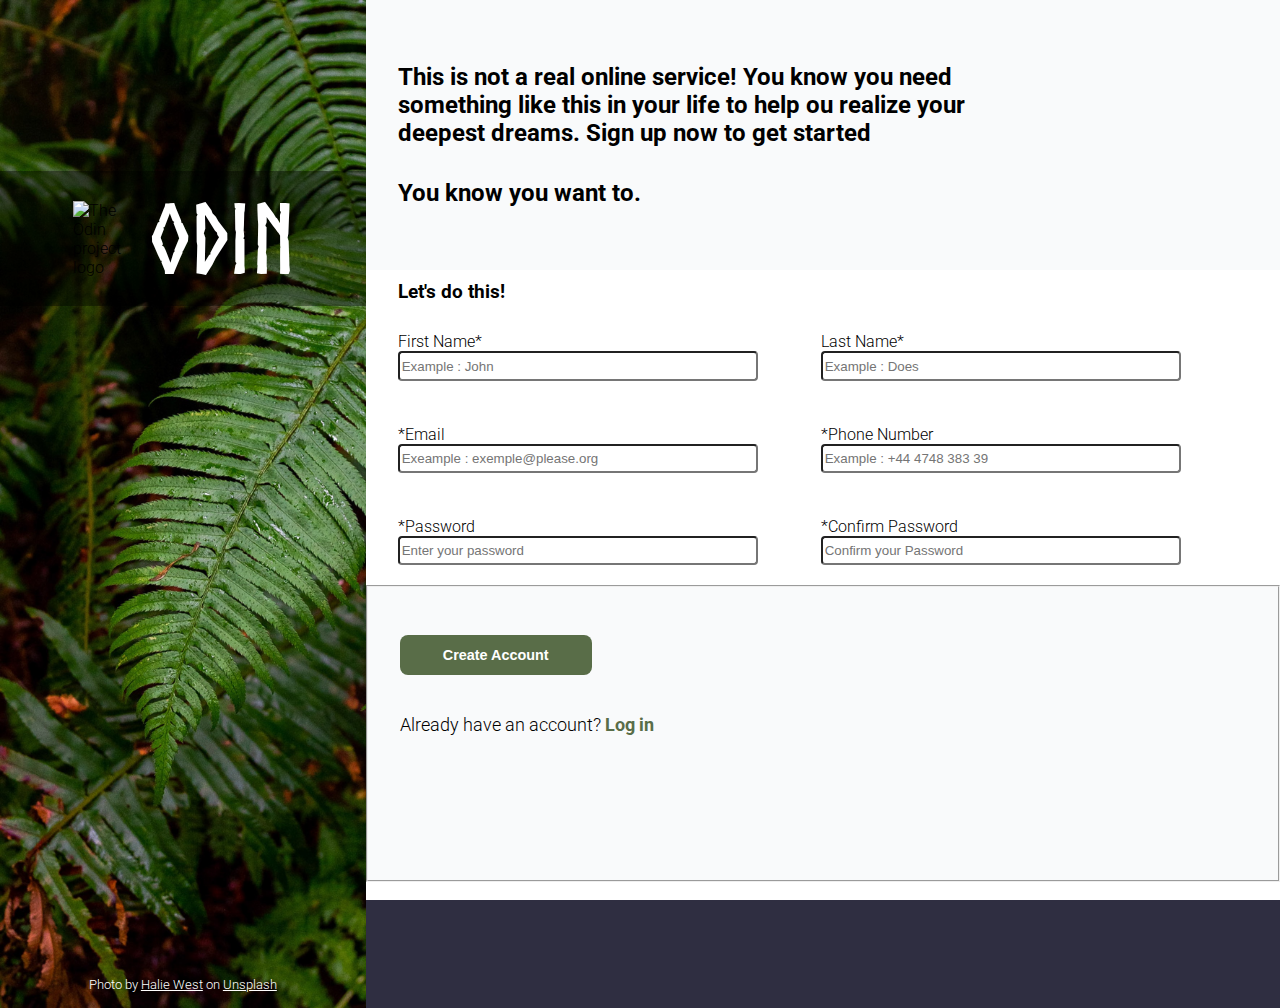
==== commit 434cbd1c: "adding font and final layout details" ====
--- a/index.html
+++ b/index.html
@@ -1,145 +1,99 @@
 <!doctype html>
 <html lang="en">
-  <head>
-    <meta charset="UTF-8" />
-    <meta name="viewport" content="width=device-width, initial-scale=1.0" />
-    <link
-      rel="stylesheet"
-      href="https://cdnjs.cloudflare.com/ajax/libs/font-awesome/6.4.0/css/all.min.css"
-      integrity="sha512-iecdLmaskl7CVkqkXNQ/ZH/XLlvWZOJyj7Yy7tcenmpD1ypASozpmT/E0iPtmFIB46ZmdtAc9eNBvH0H/ZpiBw=="
-      crossorigin="anonymous"
-      referrerpolicy="no-referrer"
-    />
-    <link rel="stylesheet" href="css/main.css" />
-    <title>Sign Up - Form</title>
-  </head>
 
-  <body>
-    <section id="left-section">
-      <div class="dark-bg">
-        <div class="image-container">
-          <img src="images/odin-lined.png" alt="The Odin project logo" />
-        </div>
-        <span class="brand">ODIN</span>
+<head>
+  <meta charset="UTF-8" />
+  <meta name="viewport" content="width=device-width, initial-scale=1.0" />
+  <link rel="stylesheet" href="https://cdnjs.cloudflare.com/ajax/libs/font-awesome/6.4.0/css/all.min.css"
+    integrity="sha512-iecdLmaskl7CVkqkXNQ/ZH/XLlvWZOJyj7Yy7tcenmpD1ypASozpmT/E0iPtmFIB46ZmdtAc9eNBvH0H/ZpiBw=="
+    crossorigin="anonymous" referrerpolicy="no-referrer" />
+  <link rel="preconnect" href="https://fonts.googleapis.com">
+  <link rel="preconnect" href="https://fonts.gstatic.com" crossorigin>
+  <link href="https://fonts.googleapis.com/css2?family=Roboto:wght@300;400&display=swap" rel="stylesheet">
+  <link rel="stylesheet" href="css/main.css" />
+  <title>Sign Up - Form</title>
+</head>
+
+<body>
+  <section id="left-section">
+    <div class="dark-bg">
+      <div class="image-container">
+        <img src="images/odin-lined.png" alt="The Odin project logo" />
       </div>
+      <span class="brand">ODIN</span>
+    </div>
+    <p class="copyright">Photo by <a href="https://unsplash.com/@haliewestphoto?utm_source=unsplash&utm_medium=referral&utm_content=creditCopyText">Halie West</a> on <a href="https://unsplash.com/photos/25xggax4bSA?utm_source=unsplash&utm_medium=referral&utm_content=creditCopyText">Unsplash</a></p>
+  </section>
+  <section id="right-section">
+    <section class="header-section">
+      <p>
+        This is not a real online service! You know you need something like
+        this in your life to help ou realize your deepest dreams. Sign up now
+        to get started
+      </p>
+      <p>You know you want to.</p>
     </section>
-    <section id="right-section">
-      <section class="header-section">
-        <p>
-          This is not a real online service! You know you need something like
-          this in your life to help ou realize your deepest dreams. Sign up now
-          to get started
-        </p>
-        <p>You know you want to.</p>
-      </section>
-      <section class="form-section">
-        <form action="/" method="get" onsubmit="return validateForm();">
-          <fieldset class="fieldset-section">
-            <h3 class="title">Les't do this!</h3>
-            <div class="first_name form">
-              <label for="first_name"
-                ><i class="fa-regular fa-user fa-xl"></i> First Name*
-              </label>
-              <input
-                type="text"
-                name="first_name"
-                id="first_name"
-                minlength="2"
-                maxlength="15"
-                placeholder="Example : John"
-                required
-              />
-              <span></span>
-            </div>
-            <div class="last_name form">
-              <label for="last_name"
-                ><i class="fa-regular fa-user"></i> Last Name*
-              </label>
-              <input
-                type="text"
-                name="last_name"
-                id="last_name"
-                minlength="2"
-                maxlength="15"
-                placeholder="Example : Does"
-                required
-              />
-              <span></span>
-            </div>
-            <div class="email form">
-              <label for="email"
-                ><i class="fa-regular fa-envelope"></i> *Email
-              </label>
-              <input
-                type="email"
-                name="email"
-                id="email"
-                patern="^[\w-\.]+@([\w-]+\.)+[\w-]{2,4}$"
-                placeholder="Exeample : exemple@please.org" 
-                required
-              />
-              <span></span>
-            </div>
-            <div class="phone_number form">
-              <label for="phone_number"
-                ><i class="fa-regular fa-phone fa-xl"></i> *Phone Number
-              </label>
-              <input
-                type="text"
-                name="phone_number"
-                id="phone_number"
-                pattern="^[\+]?[(]?[0-9]{3}[)]?[-\s\.]?[0-9]{3}[-\s\.]?[0-9]{4,6}$"
-                placeholder="Example : +44 4748 383 39"
-                required
-              />
-              <span></span>
-            </div>
-            <div class="password form">
-              <label for="password"
-                >*Password <i class="fa-sharp fa-solid fa-eye"></i>
-              </label>
-              <input
-                type="password"
-                name="password"
-                id="password"
-                pattern="^(?=.*[a-z])(?=.*[A-Z])(?=.*\d)(?=.*[@$!%*?&])[A-Za-z\d@$!%*?&]{8,}$"
-                minlength="8"
-                maxlength="20"
-                placeholder="Enter your password"
-                title="Password must have : capital letter, special symbol, number, and letters"
-                required
-              />
-              <span></span>
-            </div>
-            <div class="confirm_password form">
-              <label for="confirm_password" d
-                >*Confirm Password <i class="fa-sharp fa-solid fa-eye"></i>
-              </label>
-              <input
-                type="password"
-                name="confirm_password"
-                id="confirm_password"
-                pattern="^(?=.*[a-z])(?=.*[A-Z])(?=.*\d)(?=.*[@$!%*?&])[A-Za-z\d@$!%*?&]{8,}$"
-                minlength="8"
-                maxlength="20"
-                placeholder="Confirm your Password"
-                title="Password must have : capital letter, special symbol, number, and letters"
-                required
-              />
-              <span></span>
-            </div>
-          </fieldset>
-          <fieldset class="submit-section">
-            <button type="submit">Create Account</button>
-            <!-- <div class="divider"> -->
-              <p>Already have an account? <a href="#">Log in</a></p>
-            <!-- </div> -->
-          </fieldset>
-        </form>
-      </section>
+    <section class="form-section">
+      <form action="/" method="get" onsubmit="return validateForm();">
+        <fieldset class="fieldset-section">
+          <h3 class="title">Let's do this!</h3>
+          <div class="first_name form">
+            <label for="first_name">First Name*
+            </label>
+            <input type="text" name="first_name" id="first_name" minlength="2" maxlength="15"
+              placeholder="Example : John" required />
+            <span></span>
+          </div>
+          <div class="last_name form">
+            <label for="last_name">Last Name*
+            </label>
+            <input type="text" name="last_name" id="last_name" minlength="2" maxlength="15" placeholder="Example : Does"
+              required />
+            <span></span>
+          </div>
+          <div class="email form">
+            <label for="email">*Email
+            </label>
+            <input type="email" name="email" id="email" patern="^[\w-\.]+@([\w-]+\.)+[\w-]{2,4}$"
+              placeholder="Exeample : exemple@please.org" required />
+            <span></span>
+          </div>
+          <div class="phone_number form">
+            <label for="phone_number">*Phone Number
+            </label>
+            <input type="text" name="phone_number" id="phone_number"
+              pattern="^[\+]?[(]?[0-9]{3}[)]?[-\s\.]?[0-9]{3}[-\s\.]?[0-9]{4,6}$"
+              placeholder="Example : +44 4748 383 39" required />
+            <span></span>
+          </div>
+          <div class="password form">
+            <label for="password">*Password
+            </label>
+            <input type="password" name="password" id="password"
+              pattern="^(?=.*[a-z])(?=.*[A-Z])(?=.*\d)(?=.*[@$!%*?&])[A-Za-z\d@$!%*?&]{8,}$" minlength="8"
+              maxlength="20" placeholder="Enter your password"
+              title="Password must have : capital letter, special symbol, number, and letters" required />
+            <span></span>
+          </div>
+          <div class="confirm_password form">
+            <label for="confirm_password" d>*Confirm Password </label>
+            <input type="password" name="confirm_password" id="confirm_password"
+              pattern="^(?=.*[a-z])(?=.*[A-Z])(?=.*\d)(?=.*[@$!%*?&])[A-Za-z\d@$!%*?&]{8,}$" minlength="8"
+              maxlength="20" placeholder="Confirm your Password"
+              title="Password must have : capital letter, special symbol, number, and letters" required />
+            <span></span>
+          </div>
+        </fieldset>
+        <fieldset class="submit-section">
+          <button type="submit">Create Account</button>
+          <p>Already have an account? <a href="#">Log in</a></p>
+        </fieldset>
+      </form>
     </section>
-    <script defer src="js/main.js">
-      error.js
-    </script>
-  </body>
-</html>
+  </section>
+  <script defer src="js/main.js">
+    error.js
+  </script>
+</body>
+
+</html>--- a/css/main.css
+++ b/css/main.css
@@ -14,7 +14,6 @@
     margin: 0;
     padding: 0;
     box-sizing: border-box;
-    border: 1px solid black;
   }
 
   body {
@@ -24,20 +23,20 @@
     color: black;
     display: grid;
     grid-template-columns: 1.2fr 3fr;
+    font-family: 'Roboto', 'Open Sans', 'Helvetica Neue', sans-serif;
+    font-weight: 300;
   }
 
   input:focus {
-    border-color: #000;
+    border-color:#2e8bc0;
   }
 
   input:invalid:required:focus {
-    background-color: rgb(174, 64, 64);
-    border-color: rgb(174, 64, 64);
+    border-color: #E3242B;
   }
 
   input:valid:required:focus {
-    background-color: #596d48;
-    border-color: #596d48;
+    border-color: #0B6623;
   }
 
   /* left main section */
@@ -45,7 +44,8 @@
     background: url("../images/tree_background.jpg");
     background-size: cover;
     background-repeat: no-repeat;
-    height: 100vh;
+    height: 112vh;
+    position: relative;
   }
 
   .dark-bg {
@@ -57,7 +57,7 @@
     justify-content: center;
     align-items: center;
     gap: 8px;
-    margin-top: 15vh;
+    margin-top: 19vh;
   }
 
   .image-container {
@@ -72,6 +72,19 @@
   .brand {
     font-family: "Norse-Bold", sans-serif;
     font-size: 6rem;
+    color: #ffffff;
+  }
+
+  .copyright {
+    position: absolute;
+    color: #fff;
+    bottom: 1rem;
+    width: 100%;
+    font-size: .8rem;
+    text-align: center;
+  }
+
+  .copyright > a {
     color: #ffffff;
   }
 
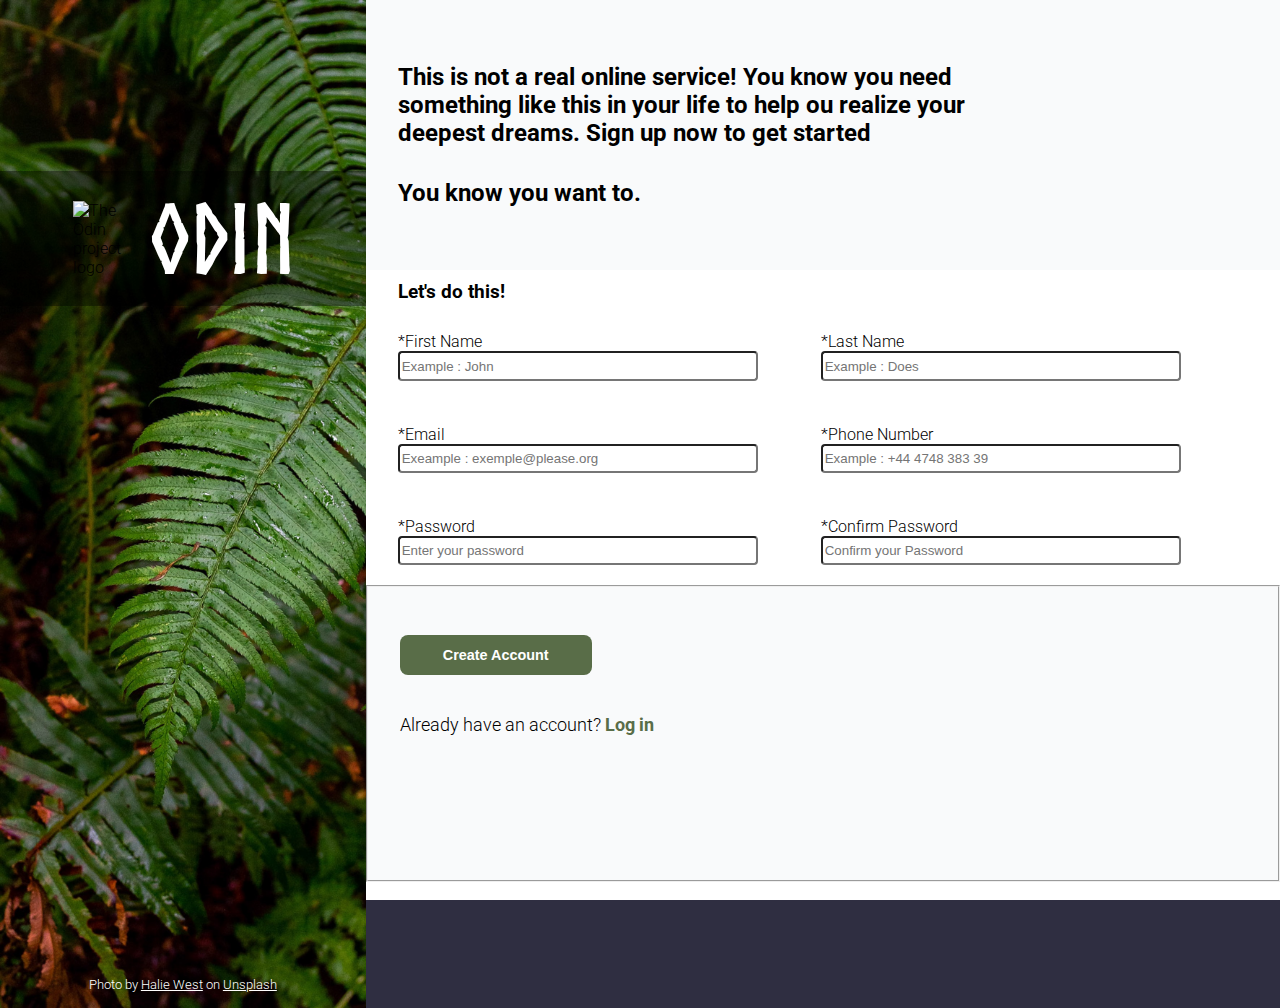
==== commit 04e4b1b5: "replaced html patern with javascript regex" ====
--- a/index.html
+++ b/index.html
@@ -34,18 +34,18 @@
       <p>You know you want to.</p>
     </section>
     <section class="form-section">
-      <form action="/" method="get" onsubmit="return validateForm();">
+      <form action="/" method="post">
         <fieldset class="fieldset-section">
           <h3 class="title">Let's do this!</h3>
           <div class="first_name form">
-            <label for="first_name">First Name*
+            <label for="first_name">*First Name
             </label>
             <input type="text" name="first_name" id="first_name" minlength="2" maxlength="15"
               placeholder="Example : John" required />
             <span></span>
           </div>
           <div class="last_name form">
-            <label for="last_name">Last Name*
+            <label for="last_name">*Last Name
             </label>
             <input type="text" name="last_name" id="last_name" minlength="2" maxlength="15" placeholder="Example : Does"
               required />
@@ -54,32 +54,27 @@
           <div class="email form">
             <label for="email">*Email
             </label>
-            <input type="email" name="email" id="email" patern="^[\w-\.]+@([\w-]+\.)+[\w-]{2,4}$"
-              placeholder="Exeample : exemple@please.org" required />
+            <input type="email" name="email" id="email" placeholder="Exeample : exemple@please.org" required/>
             <span></span>
           </div>
           <div class="phone_number form">
             <label for="phone_number">*Phone Number
             </label>
-            <input type="text" name="phone_number" id="phone_number"
-              pattern="^[\+]?[(]?[0-9]{3}[)]?[-\s\.]?[0-9]{3}[-\s\.]?[0-9]{4,6}$"
-              placeholder="Example : +44 4748 383 39" required />
+            <input type="text" name="phone_number" id="phone_number" placeholder="Example : +44 4748 383 39" required/>
             <span></span>
           </div>
           <div class="password form">
             <label for="password">*Password
             </label>
             <input type="password" name="password" id="password"
-              pattern="^(?=.*[a-z])(?=.*[A-Z])(?=.*\d)(?=.*[@$!%*?&])[A-Za-z\d@$!%*?&]{8,}$" minlength="8"
-              maxlength="20" placeholder="Enter your password"
+              minlength="8" maxlength="20" placeholder="Enter your password"
               title="Password must have : capital letter, special symbol, number, and letters" required />
             <span></span>
           </div>
           <div class="confirm_password form">
             <label for="confirm_password" d>*Confirm Password </label>
             <input type="password" name="confirm_password" id="confirm_password"
-              pattern="^(?=.*[a-z])(?=.*[A-Z])(?=.*\d)(?=.*[@$!%*?&])[A-Za-z\d@$!%*?&]{8,}$" minlength="8"
-              maxlength="20" placeholder="Confirm your Password"
+              minlength="8" maxlength="20" placeholder="Confirm your Password"
               title="Password must have : capital letter, special symbol, number, and letters" required />
             <span></span>
           </div>
